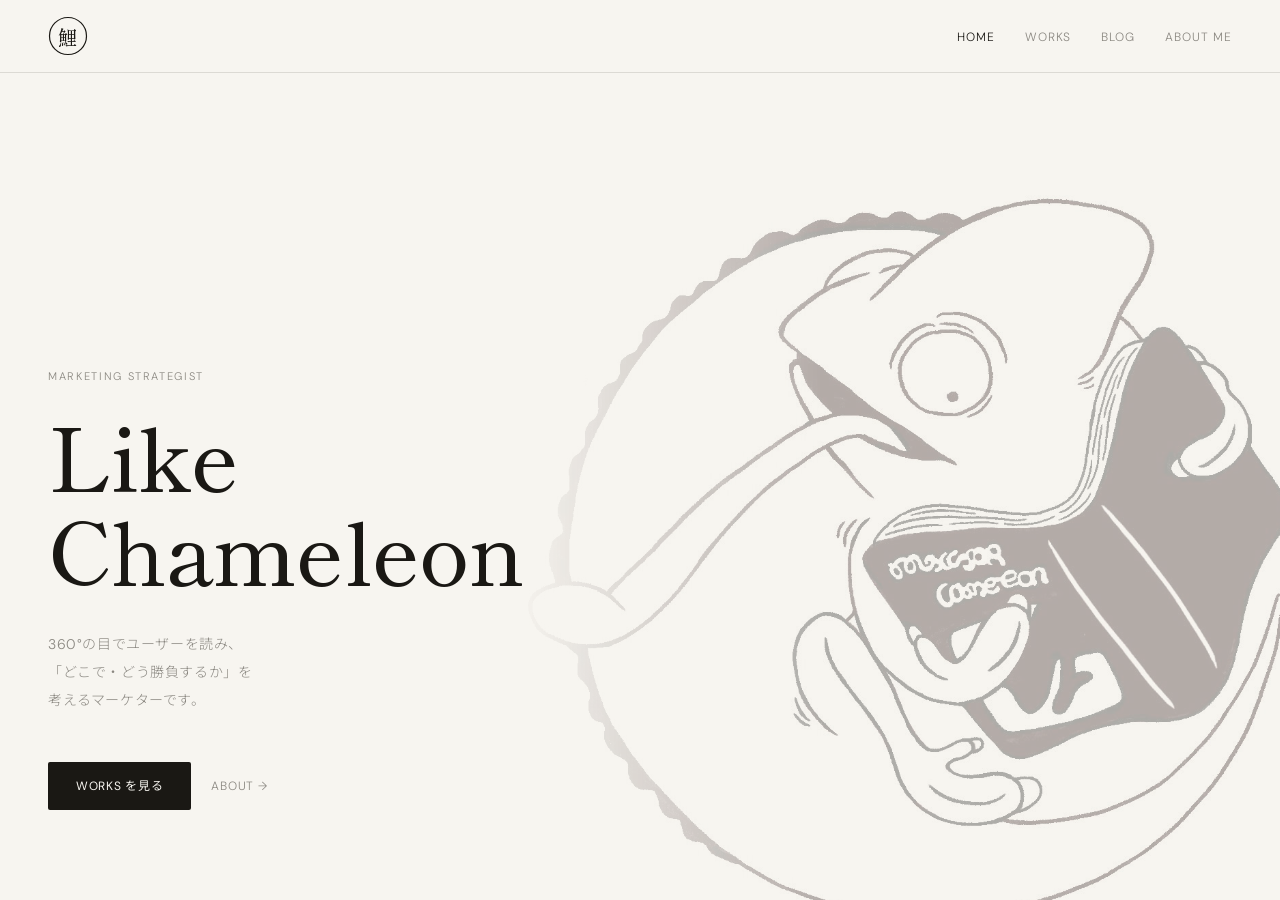
==== index.html @ ecbb8981 "Add files via upload" ====
<!DOCTYPE html>
<html lang="ja">
<head>
<meta charset="UTF-8">
<meta name="viewport" content="width=device-width, initial-scale=1.0">
<meta name="color-scheme" content="light only">
<meta name="supported-color-schemes" content="light">
<title>鯉江 昂 — KO KOIE ｜ Marketing</title>
<meta name="description" content="鯉江 昂のポートフォリオサイトです。ユーザー理解とデータを起点に、「どこで・どう勝負するか」を考えるマーケターです。">
<link rel="canonical" href="https://koieko.com/">
<!-- OGP / Twitter Card -->
<meta property="og:type" content="website">
<meta property="og:site_name" content="鯉江 昂 — KO KOIE">
<meta property="og:title" content="鯉江 昂 — KO KOIE ｜ Marketing">
<meta property="og:description" content="鯉江 昂のポートフォリオサイトです。ユーザー理解とデータを起点に、「どこで・どう勝負するか」を考えるマーケターです。">
<meta property="og:url" content="https://koieko.com/">
<meta property="og:image" content="https://koieko.com/ogp.png">
<meta property="og:image:width" content="1200">
<meta property="og:image:height" content="630">
<meta property="og:image:alt" content="「鯉」の漢字を丸で囲んだロゴマークと、鯉江 昂 — KO KOIE / Marketing の文字">
<meta property="og:locale" content="ja_JP">
<meta name="twitter:card" content="summary_large_image">
<meta name="twitter:title" content="鯉江 昂 — KO KOIE ｜ Marketing">
<meta name="twitter:description" content="鯉江 昂のポートフォリオサイトです。ユーザー理解とデータを起点に、「どこで・どう勝負するか」を考えるマーケターです。">
<meta name="twitter:image" content="https://koieko.com/ogp.png">
<!-- favicon（鯉○モチーフ） -->
<link rel="icon" href="favicon.svg" type="image/svg+xml">
<link rel="icon" href="favicon.png" sizes="any">
<link rel="apple-touch-icon" href="favicon.png">
<link rel="preconnect" href="https://fonts.googleapis.com">
<link rel="preconnect" href="https://fonts.gstatic.com" crossorigin>
<link href="https://fonts.googleapis.com/css2?family=DM+Sans:ital,opsz,wght@0,9..40,300;0,9..40,400;0,9..40,500;1,9..40,300&family=Noto+Sans+JP:wght@300;400;500;700&family=Shippori+Mincho:wght@400;500&display=swap" rel="stylesheet">
<link rel="stylesheet" href="assets/style.css">
<script type="application/ld+json">
{
  "@context": "https://schema.org",
  "@type": "Person",
  "name": "鯉江 昂",
  "alternateName": "KO KOIE",
  "url": "https://koieko.com/",
  "jobTitle": "マーケター",
  "description": "ユーザー理解とデータを起点に、「どこで・どう勝負するか」を考えるマーケター。"
}
</script>
</head>
<body class="loading">

<!-- ローディング：「鯉」を丸で囲む。円が一周描かれてからフェードアウト -->
<div id="loader">
  <div class="ld">
    <svg class="ld-ring" viewBox="0 0 100 100" aria-hidden="true"><circle cx="50" cy="50" r="46"/></svg>
    <span class="ld-kanji">鯉</span>
  </div>
</div>

<nav id="nav">
  <a class="brand" href="index.html" aria-label="Like Chameleon — Home">
    <span class="brand-mark"><svg viewBox="0 0 40 40" aria-hidden="true"><circle cx="20" cy="20" r="18.5" fill="none" stroke="currentColor" stroke-width="1.2"/><text x="20" y="20.5" text-anchor="middle" dominant-baseline="central" font-family="'Shippori Mincho',serif" font-size="19" font-weight="500" fill="currentColor">鯉</text></svg></span>
  </a>
  <ul class="lk">
    <li><a href="index.html" class="cur">Home</a></li>
    <li><a href="work.html">Works</a></li>
    <li><a href="blog.html">Blog</a></li>
    <li><a href="info.html">About me</a></li>
  </ul>
</nav>

<section class="hero">
  <div class="hero-left">
    <p class="hero-label">Marketing Strategist</p>
    <h1 class="hero-name">Like&thinsp;Chameleon</h1>
    <p class="hero-desc">
      360°の目でユーザーを読み、<br>
      「どこで・どう勝負するか」を<br>
      考えるマーケターです。
    </p>
    <div class="hero-actions">
      <a href="work.html" class="btn-primary">Works を見る</a>
      <a href="info.html" class="btn-link">About →</a>
    </div>
  </div>

  <img class="chameleon-bg" src="profile_camereon.jpg" alt="">
</section>

<script src="assets/site.js"></script>
</body>
</html>
---- assets/style.css ----
/* =========================================================
   鯉江 昂 — Portfolio  共通スタイル（全ページ統一）
   紙色(#f7f5f0) / 黒文字(#1a1814) / 細いセピアのアクセント。
   ダークでも常にライト固定。フォントは DM Sans / Shippori Mincho。
   ========================================================= */
:root{
  --paper:#f7f5f0;
  --ink:#1a1814;
  --ink2:#8a8780;
  --line:rgba(26,24,20,0.12);
  --sepia:#6f5a42;
  --reveal-bg:#efe7d7;
  --reveal-ink:#3a3024;
  --display:'Shippori Mincho','Noto Sans JP',serif;
  color-scheme:light;
}
*{margin:0;padding:0;box-sizing:border-box}
html{scroll-behavior:smooth;color-scheme:light;}
body{
  background:var(--paper);
  color:var(--ink);
  font-family:'DM Sans','Noto Sans JP',sans-serif;
  font-weight:300;line-height:2;font-size:15px;letter-spacing:.04em;
  -webkit-font-smoothing:antialiased;
  min-height:100vh;
}
::selection{background:var(--ink);color:var(--paper);}
a{color:inherit;text-decoration:none;}

/* ---- 改行の最適化（日本語の不自然な途中改行を抑える） ---- */
/* 文節単位で折る（対応ブラウザのみ。非対応は無視され崩れない）＋行頭の小書き仮名を避ける */
.hero-name,.hero-desc,.label h2,.lead-note,.work h3,.work .desc,.work .face .aim,
.post h3,.prof p,.tl .tl-body p,.contact .big{
  word-break:auto-phrase;
  line-break:strict;
}
/* 見出しは行長を均等に、本文は泣き別れ（最終行に1語）を防ぐ */
.hero-name,.label h2,.work h3,.post h3,.contact .big{text-wrap:balance;}
.hero-desc,.work .desc,.work .face .aim,.prof p,.tl .tl-body p,.lead-note{text-wrap:pretty;}
.wrap{max-width:1080px;margin:0 auto;padding:0 48px;}
@media(max-width:640px){.wrap{padding:0 24px;}}

/* ---- ローディング（「鯉」を丸で囲む・円を一周描く／装飾ゼロ） ---- */
#loader{position:fixed;inset:0;z-index:200;background:var(--paper);display:flex;align-items:center;justify-content:center;transition:opacity .8s cubic-bezier(.2,.7,.2,1),visibility .8s;}
#loader.done{opacity:0;visibility:hidden;}
#loader .ld{position:relative;width:128px;height:128px;display:flex;align-items:center;justify-content:center;}
.ld-ring{position:absolute;inset:0;width:100%;height:100%;transform:rotate(-90deg);overflow:visible;}
.ld-ring circle{fill:none;stroke:var(--ink);stroke-width:1.3;stroke-linecap:round;stroke-dasharray:289;stroke-dashoffset:289;animation:ldraw .95s .1s cubic-bezier(.65,0,.35,1) forwards;}
@keyframes ldraw{to{stroke-dashoffset:0;}}
.ld-kanji{font-family:var(--display);font-size:2.7rem;font-weight:500;color:var(--ink);opacity:0;transform:scale(.94);animation:ldkanji .8s .45s cubic-bezier(.2,.7,.2,1) forwards;}
@keyframes ldkanji{to{opacity:1;transform:none;}}
body.loading{overflow:hidden;}

/* ---- 共通ヘッダー（鯉○ロゴ＋Home/Work/Blog/About me） ---- */
nav{position:fixed;top:0;left:0;right:0;z-index:100;padding:16px 48px;display:flex;justify-content:space-between;align-items:center;border-bottom:.5px solid var(--line);background:rgba(247,245,240,.85);backdrop-filter:blur(12px);}
.brand{display:inline-flex;align-items:center;color:var(--ink);}
.brand-mark{display:inline-flex;width:40px;height:40px;}
.brand-mark svg{width:100%;height:100%;display:block;}
.lk{display:flex;gap:30px;list-style:none;}
.lk a{font-size:12px;font-weight:300;letter-spacing:.08em;text-transform:uppercase;color:var(--ink2);transition:color .2s;}
.lk a:hover,.lk a.cur{color:var(--ink);}
@media(max-width:640px){nav{padding:13px 22px;}.brand-mark{width:36px;height:36px;}.lk{gap:16px;}.lk a{font-size:11px;letter-spacing:.05em;}}

/* ---- ページ共通の上部余白（固定ナビ分） ---- */
.page-top{padding-top:128px;}

/* ---- ヒーロー（TOP：左テキスト／右に画像を背景的に溶け込ませる） ---- */
.hero{min-height:100vh;position:relative;overflow:hidden;display:flex;align-items:flex-end;}
.hero-left{position:relative;z-index:2;width:56%;max-width:640px;padding:120px 48px 90px;}
.hero-label{font-size:11px;font-weight:300;letter-spacing:.15em;text-transform:uppercase;color:var(--ink2);margin-bottom:20px;opacity:0;animation:fadeUp .8s .2s forwards;}
.hero-name{font-family:var(--display);font-size:clamp(52px,8.5vw,88px);font-weight:500;line-height:1.06;letter-spacing:-.01em;color:var(--ink);margin-bottom:36px;opacity:0;animation:fadeUp .8s .4s forwards;}
.hero-desc{font-size:14px;font-weight:300;line-height:2;color:var(--ink2);margin-bottom:48px;opacity:0;animation:fadeUp .8s .6s forwards;}
.hero-actions{display:flex;gap:20px;align-items:center;opacity:0;animation:fadeUp .8s .8s forwards;}
.btn-primary{font-size:12px;font-weight:400;letter-spacing:.06em;text-transform:uppercase;color:var(--paper);background:var(--ink);border:none;padding:12px 28px;border-radius:2px;cursor:pointer;transition:opacity .2s;}
.btn-primary:hover{opacity:.75;}
.btn-link{font-size:12px;font-weight:300;letter-spacing:.06em;text-transform:uppercase;color:var(--ink2);transition:color .2s;}
.btn-link:hover{color:var(--ink);}
.chameleon-bg{position:absolute;right:-4%;bottom:-6%;width:64%;max-width:none;opacity:.3;mix-blend-mode:multiply;-webkit-mask-image:linear-gradient(to right,transparent 0%,#000 38%);mask-image:linear-gradient(to right,transparent 0%,#000 38%);animation:fadeCham 1.4s .3s both;pointer-events:none;}
@keyframes fadeUp{from{opacity:0;transform:translateY(16px);}to{opacity:1;transform:none;}}
@keyframes fadeCham{from{opacity:0;}to{opacity:.3;}}
/* 中間幅（タブレット〜小型PC）：画像が文字に被らないよう小さく・右へ寄せ、薄く */
@media(max-width:1080px){
  .chameleon-bg{width:52%;right:-2%;opacity:.22;}
  @keyframes fadeCham{from{opacity:0;}to{opacity:.22;}}
}
@media(max-width:760px){
  .hero{align-items:center;}
  .hero-left{width:100%;max-width:none;padding:150px 24px 80px;}
  .hero-name{font-size:clamp(44px,13vw,72px);}
  /* スマホ：背景としてフルに敷き、下方向にフェードして文字の可読性を確保 */
  .chameleon-bg{width:128%;right:-34%;bottom:2%;opacity:.14;-webkit-mask-image:linear-gradient(to bottom,transparent 0%,#000 60%);mask-image:linear-gradient(to bottom,transparent 0%,#000 60%);}
  @keyframes fadeCham{from{opacity:0;}to{opacity:.14;}}
}

/* ---- セクション見出し ---- */
.label{display:flex;align-items:baseline;gap:14px;padding:80px 0 22px;}
.label .idx{font-size:.7rem;letter-spacing:.18em;color:var(--sepia);font-weight:500;}
.label h2{font-family:var(--display);font-size:1.4rem;font-weight:500;letter-spacing:.04em;}

/* ブログ冒頭・Work注記など 小さめのリード文（フォント統一） */
.lead-note{font-size:.9rem;font-weight:400;color:var(--ink2);letter-spacing:.04em;line-height:1.9;margin:4px 0 30px;}
/* Work注記：PCは「クリック」／タッチ端末は「傾けると」を出し分け */
.note-sp{display:none;}
@media (hover:none) and (pointer:coarse){
  .note-pc{display:none;}
  .note-sp{display:inline;}
}

/* ---- フィルター ---- */
.filters{display:flex;flex-wrap:wrap;gap:0;margin-bottom:10px;}
.filters button{font-family:inherit;font-size:.8rem;color:var(--ink2);letter-spacing:.05em;background:none;border:none;cursor:pointer;padding:6px 0;position:relative;transition:color .25s;}
.filters button:not(:last-child){margin-right:26px;}
.filters button::after{content:"";position:absolute;left:0;bottom:0;width:0;height:1px;background:var(--ink);transition:width .3s;}
.filters button:hover,.filters button.active{color:var(--ink);}
.filters button.active::after{width:100%;}

/* ---- 実績カード（二層構造ギミック） ---- */
.work{
  position:relative;border-top:1px solid var(--line);
  padding:44px 0;overflow:hidden;cursor:pointer;
  opacity:0;transform:translateY(30px);transition:opacity .8s cubic-bezier(.2,.7,.2,1),transform .8s cubic-bezier(.2,.7,.2,1);
}
.work.in{opacity:1;transform:none;}
.work.hide{display:none;}
.work-inner{display:grid;grid-template-columns:88px 1fr;gap:36px;align-items:start;position:relative;z-index:2;}
.work .no{font-family:var(--display);font-size:3rem;font-weight:400;line-height:1;letter-spacing:-.02em;transition:opacity .5s;}
.work .no small{display:block;font-family:'DM Sans',sans-serif;font-size:.68rem;font-weight:500;color:var(--ink2);letter-spacing:.1em;margin-top:10px;}
.work h3{font-family:var(--display);font-size:clamp(1.2rem,2.6vw,1.6rem);font-weight:500;line-height:1.45;margin-bottom:10px;}
.work .client{font-size:.84rem;color:var(--ink2);margin-bottom:18px;}
.work .desc{color:#46423c;font-size:.93rem;line-height:1.95;max-width:600px;margin-bottom:16px;}
.work .tags{display:flex;flex-wrap:wrap;}
.work .tags span{font-size:.74rem;color:var(--ink2);}
.work .tags span:not(:last-child)::after{content:"／";margin:0 8px;opacity:.5;}

.work .face{
  position:absolute;inset:0;z-index:1;
  background:var(--reveal-bg);
  display:flex;flex-direction:column;justify-content:center;
  padding:44px 40px 44px 164px;
  opacity:0;transition:opacity .55s cubic-bezier(.2,.7,.2,1);
  pointer-events:none;
}
.work .face .ttl{font-size:.7rem;letter-spacing:.14em;color:var(--sepia);font-weight:500;margin-bottom:14px;}
.work .face .aim{font-size:clamp(.98rem,2vw,1.16rem);font-weight:400;line-height:1.95;color:var(--reveal-ink);max-width:700px;letter-spacing:.01em;}

/* 切り替えは「クロスフェードのみ」。横移動させず、ずれ・見切れを防ぐ */
.work .front{transition:opacity .45s cubic-bezier(.2,.7,.2,1);}
.work.peek .front{opacity:0;}
.work.peek .no{opacity:.12;}
.work.peek .face{opacity:1;}

@media(max-width:640px){
  .work .face{padding:40px 24px;}
  .work-inner{grid-template-columns:1fr;gap:14px;}
  .work .no{font-size:2.2rem;display:flex;align-items:baseline;gap:12px;}
  .work .no small{margin-top:0;}
}

/* ---- ブログ記事カード ---- */
.posts{display:grid;grid-template-columns:1fr 1fr 1fr;gap:22px;}
.post{display:flex;flex-direction:column;border:1px solid var(--line);border-radius:10px;background:#fffdf9;overflow:hidden;transition:border-color .25s,transform .25s,box-shadow .25s;}
.post:hover{border-color:rgba(26,24,20,.25);transform:translateY(-3px);box-shadow:0 8px 24px rgba(40,34,24,.07);}
.post-thumb{aspect-ratio:1280/670;overflow:hidden;background:var(--reveal-bg);}
.post-thumb img{width:100%;height:100%;object-fit:cover;display:block;transition:transform .4s cubic-bezier(.2,.7,.2,1);}
.post:hover .post-thumb img{transform:scale(1.04);}
.post-body{display:flex;flex-direction:column;gap:12px;padding:24px 24px 26px;flex:1;}
.post-tag{font-size:.68rem;letter-spacing:.1em;text-transform:uppercase;color:var(--sepia);font-weight:500;}
.post h3{font-family:var(--display);font-size:1.05rem;font-weight:500;line-height:1.6;flex:1;}
.post-more{font-size:.8rem;color:var(--ink2);letter-spacing:.03em;}
.post:hover .post-more{color:var(--ink);}
@media(max-width:760px){.posts{grid-template-columns:1fr;}}

/* ---- スキル ---- */
.skills-grid{display:grid;grid-template-columns:1fr 1fr;gap:56px;border-top:1px solid var(--line);padding-top:46px;}
.skills-grid h4{font-size:.8rem;font-weight:500;letter-spacing:.1em;color:var(--ink2);margin-bottom:22px;}
.skills-grid ul{list-style:none;}
.skills-grid li{font-size:.98rem;font-weight:300;padding:12px 0;border-bottom:1px solid var(--line);}
@media(max-width:640px){.skills-grid{grid-template-columns:1fr;gap:32px;}}

/* ---- プロフィール＋アバター ---- */
.prof-row{display:flex;gap:48px;align-items:center;border-top:1px solid var(--line);padding-top:46px;}
.prof-row .prof{flex:1;}
.prof p{font-size:clamp(1rem,2vw,1.18rem);font-weight:300;line-height:2.05;max-width:720px;}
.avatar{width:132px;height:132px;flex-shrink:0;border-radius:50%;object-fit:cover;filter:grayscale(100%) contrast(1.02);mix-blend-mode:multiply;opacity:.92;}
@media(max-width:640px){.prof-row{flex-direction:column-reverse;align-items:flex-start;gap:26px;}.avatar{width:96px;height:96px;}}

/* ---- 経歴タイムライン ---- */
.timeline{position:relative;border-left:1px solid var(--line);margin:46px 0 0 6px;padding:6px 0 6px 30px;display:flex;flex-direction:column;gap:42px;}
.tl{position:relative;}
.tl::before{content:"";position:absolute;left:-35px;top:6px;width:9px;height:9px;border-radius:50%;background:var(--sepia);box-shadow:0 0 0 4px var(--paper);}
.tl .tl-yr{font-size:.68rem;letter-spacing:.16em;text-transform:uppercase;color:var(--sepia);font-weight:500;margin-bottom:9px;}
.tl .tl-body h4{font-family:var(--display);font-size:1.12rem;font-weight:500;margin-bottom:7px;letter-spacing:.02em;}
.tl .tl-body p{font-size:.9rem;color:var(--ink2);line-height:1.95;max-width:580px;}

/* ---- コンタクト ---- */
.contact{padding:120px 0 100px;border-top:1px solid var(--line);margin-top:56px;}
.contact .big{font-family:var(--display);font-size:clamp(1.5rem,4vw,2.4rem);font-weight:500;line-height:1.5;margin-bottom:44px;}
.contact .links{display:flex;gap:32px;flex-wrap:wrap;}
.contact .links a{font-size:.92rem;border-bottom:1px solid var(--ink);padding-bottom:4px;transition:opacity .2s,color .2s,border-color .2s;}
.contact .links a:hover{opacity:.5;}
.contact .links a.copy-mail{cursor:pointer;}
.contact .links a.copied{opacity:1;color:var(--sepia);border-color:var(--sepia);}

/* ---- フッター ---- */
footer{padding:36px 48px;border-top:1px solid var(--line);display:flex;justify-content:space-between;font-size:.72rem;color:var(--ink2);letter-spacing:.06em;}
@media(max-width:640px){footer{padding:28px 24px;}}

/* ---- ダークモード環境でも常にライト表示で固定 ---- */
@media (prefers-color-scheme: dark){
  html,body{background:#f7f5f0 !important;color:#1a1814 !important;}
  #loader{background:#f7f5f0 !important;}
  .ld-ring circle{stroke:#1a1814 !important;}
  .ld-kanji{color:#1a1814 !important;}
  nav{background:rgba(247,245,240,.85) !important;border-color:rgba(26,24,20,.12) !important;}
  .brand{color:#1a1814 !important;}
  .lk a{color:#8a8780 !important;}
  .lk a:hover,.lk a.cur{color:#1a1814 !important;}
  .hero-name,.label h2,.work h3,.work .no,.skills-grid li,.prof p,.contact .big,.post h3,.tl .tl-body h4{color:#1a1814 !important;}
  .hero-label,.hero-desc,.btn-link,.work .client,.work .desc,.work .tags span,.skills-grid h4,.post-more,.lead-note,.tl .tl-body p,.label .idx{color:#8a8780 !important;}
  .work .desc{color:#46423c !important;}
  .label .idx,.work .face .ttl,.post-tag,.tl .tl-yr{color:#6f5a42 !important;}
  .btn-primary{background:#1a1814 !important;color:#f7f5f0 !important;}
  .work .face{background:#efe7d7 !important;}
  .work .face .aim{color:#3a3024 !important;}
  .work,.skills-grid,.prof-row,.contact,footer,.post,.timeline{border-color:rgba(26,24,20,.12) !important;}
  .tl::before{box-shadow:0 0 0 4px #f7f5f0 !important;}
  .contact .links a{color:#1a1814 !important;border-color:#1a1814 !important;}
  .contact .links a.copied{color:#6f5a42 !important;border-color:#6f5a42 !important;}
  .avatar{filter:grayscale(100%) contrast(1.02) !important;}
}
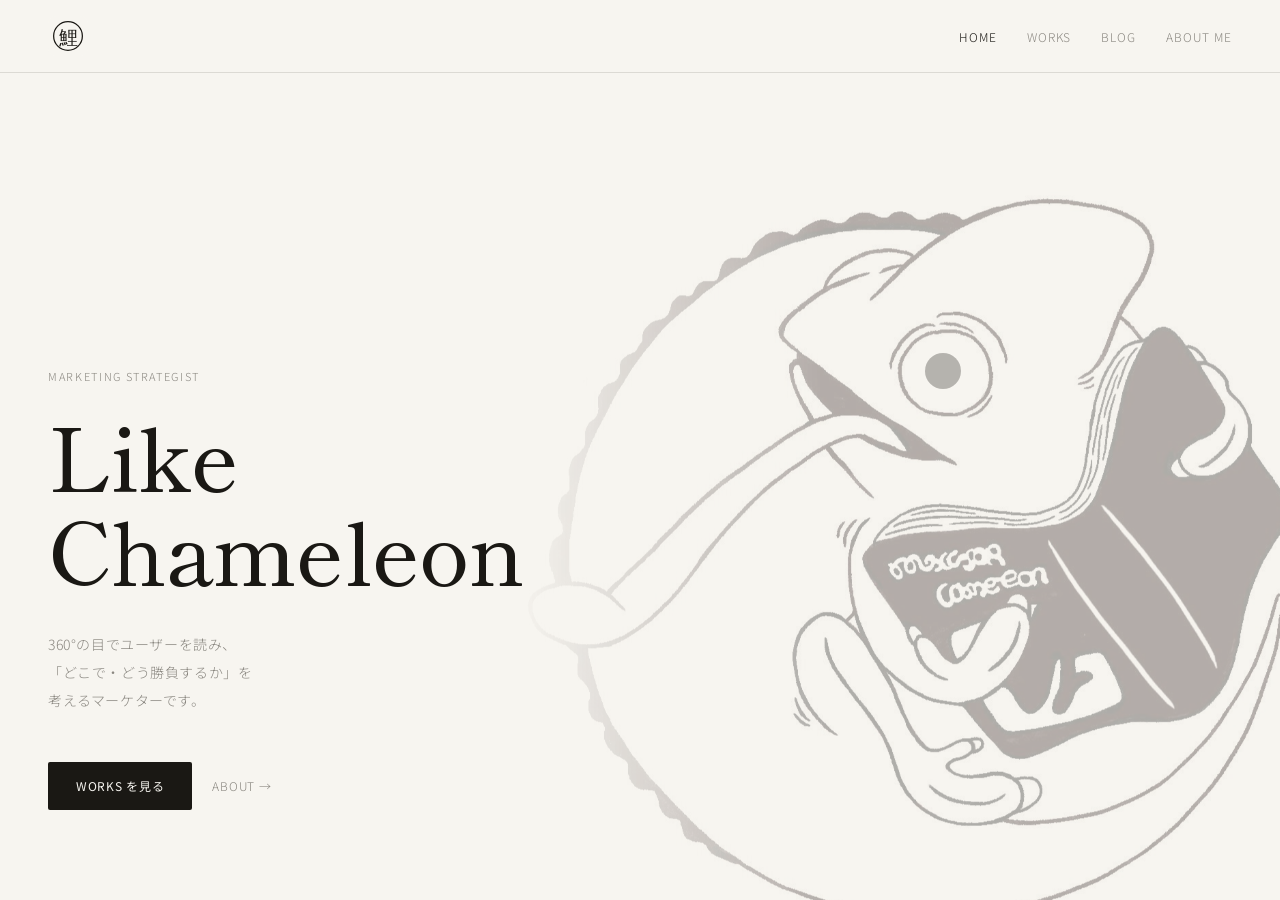
==== commit e9868665: "ローディング演出の更新／カメレオンの目追従・表情切替／フォント統一 - ローディング：鯉○の描画を1.9秒へゆっくり化。描き終えてから案内文＋OK   （iOS未許可時のみ）を表示し、許可取得後にフェ" ====
--- a/index.html
+++ b/index.html
@@ -29,7 +29,7 @@
 <link rel="apple-touch-icon" href="favicon.png">
 <link rel="preconnect" href="https://fonts.googleapis.com">
 <link rel="preconnect" href="https://fonts.gstatic.com" crossorigin>
-<link href="https://fonts.googleapis.com/css2?family=DM+Sans:ital,opsz,wght@0,9..40,300;0,9..40,400;0,9..40,500;1,9..40,300&family=Noto+Sans+JP:wght@300;400;500;700&family=Shippori+Mincho:wght@400;500&display=swap" rel="stylesheet">
+<link href="https://fonts.googleapis.com/css2?family=Noto+Sans+JP:wght@300;400;500;700&family=Noto+Serif+JP:wght@400;500&family=Shippori+Mincho:wght@400;500&display=swap&subset=japanese,latin" rel="stylesheet">
 <link rel="stylesheet" href="assets/style.css">
 <script type="application/ld+json">
 {
@@ -54,11 +54,11 @@
 </div>
 
 <nav id="nav">
-  <a class="brand" href="index.html" aria-label="Like Chameleon — Home">
-    <span class="brand-mark"><svg viewBox="0 0 40 40" aria-hidden="true"><circle cx="20" cy="20" r="18.5" fill="none" stroke="currentColor" stroke-width="1.2"/><text x="20" y="20.5" text-anchor="middle" dominant-baseline="central" font-family="'Shippori Mincho',serif" font-size="19" font-weight="500" fill="currentColor">鯉</text></svg></span>
+  <a class="brand" href="/" aria-label="Like Chameleon — Home">
+    <span class="brand-mark"><img src="favicon.svg" width="40" height="40" alt="" aria-hidden="true" draggable="false"></span>
   </a>
   <ul class="lk">
-    <li><a href="index.html" class="cur">Home</a></li>
+    <li><a href="/" class="cur">Home</a></li>
     <li><a href="work.html">Works</a></li>
     <li><a href="blog.html">Blog</a></li>
     <li><a href="info.html">About me</a></li>
@@ -80,7 +80,10 @@
     </div>
   </div>
 
-  <img class="chameleon-bg" src="profile_camereon.jpg" alt="">
+  <div class="chameleon-bg" aria-hidden="true">
+    <img class="cham-base" src="chameleon_noeyes.jpg" alt="">
+    <span class="cham-pupil"></span>
+  </div>
 </section>
 
 <script src="assets/site.js"></script>
--- a/assets/style.css
+++ b/assets/style.css
@@ -1,7 +1,7 @@
 /* =========================================================
    鯉江 昂 — Portfolio  共通スタイル（全ページ統一）
    紙色(#f7f5f0) / 黒文字(#1a1814) / 細いセピアのアクセント。
-   ダークでも常にライト固定。フォントは DM Sans / Shippori Mincho。
+   ダークでも常にライト固定。フォントは Noto Sans JP / Shippori Mincho。
    ========================================================= */
 :root{
   --paper:#f7f5f0;
@@ -11,7 +11,7 @@
   --sepia:#6f5a42;
   --reveal-bg:#efe7d7;
   --reveal-ink:#3a3024;
-  --display:'Shippori Mincho','Noto Sans JP',serif;
+  --display:'Shippori Mincho','Noto Serif JP',serif;
   color-scheme:light;
 }
 *{margin:0;padding:0;box-sizing:border-box}
@@ -19,7 +19,7 @@
 body{
   background:var(--paper);
   color:var(--ink);
-  font-family:'DM Sans','Noto Sans JP',sans-serif;
+  font-family:'Noto Sans JP',sans-serif;
   font-weight:300;line-height:2;font-size:15px;letter-spacing:.04em;
   -webkit-font-smoothing:antialiased;
   min-height:100vh;
@@ -41,21 +41,28 @@
 @media(max-width:640px){.wrap{padding:0 24px;}}
 
 /* ---- ローディング（「鯉」を丸で囲む・円を一周描く／装飾ゼロ） ---- */
-#loader{position:fixed;inset:0;z-index:200;background:var(--paper);display:flex;align-items:center;justify-content:center;transition:opacity .8s cubic-bezier(.2,.7,.2,1),visibility .8s;}
+#loader{position:fixed;inset:0;z-index:200;background:var(--paper);display:flex;flex-direction:column;align-items:center;justify-content:center;transition:opacity .8s cubic-bezier(.2,.7,.2,1),visibility .8s;}
 #loader.done{opacity:0;visibility:hidden;}
 #loader .ld{position:relative;width:128px;height:128px;display:flex;align-items:center;justify-content:center;}
 .ld-ring{position:absolute;inset:0;width:100%;height:100%;transform:rotate(-90deg);overflow:visible;}
-.ld-ring circle{fill:none;stroke:var(--ink);stroke-width:1.3;stroke-linecap:round;stroke-dasharray:289;stroke-dashoffset:289;animation:ldraw .95s .1s cubic-bezier(.65,0,.35,1) forwards;}
+.ld-ring circle{fill:none;stroke:var(--ink);stroke-width:1.3;stroke-linecap:round;stroke-dasharray:289;stroke-dashoffset:289;animation:ldraw 1.9s .1s cubic-bezier(.45,.05,.3,1) forwards;}
 @keyframes ldraw{to{stroke-dashoffset:0;}}
-.ld-kanji{font-family:var(--display);font-size:2.7rem;font-weight:500;color:var(--ink);opacity:0;transform:scale(.94);animation:ldkanji .8s .45s cubic-bezier(.2,.7,.2,1) forwards;}
+.ld-kanji{font-family:var(--display);font-size:2.7rem;font-weight:500;color:var(--ink);opacity:0;transform:scale(.94);animation:ldkanji .8s 1.2s cubic-bezier(.2,.7,.2,1) forwards;}
 @keyframes ldkanji{to{opacity:1;transform:none;}}
+/* スマホ傾き許可の案内＋OK（iOS未許可のときだけ JS が挿入） */
+.ld-ask{margin-top:36px;max-width:300px;padding:0 24px;text-align:center;opacity:0;transform:translateY(10px);transition:opacity .6s ease,transform .6s cubic-bezier(.2,.7,.2,1);}
+.ld-ask.show{opacity:1;transform:none;}
+.ld-ask-txt{font-size:.82rem;font-weight:300;line-height:1.95;letter-spacing:.04em;color:var(--ink2);margin-bottom:20px;}
+.ld-ask-ok{font-family:inherit;font-size:.78rem;font-weight:400;letter-spacing:.12em;text-transform:uppercase;color:var(--paper);background:var(--ink);border:none;border-radius:2px;padding:12px 44px;cursor:pointer;transition:opacity .2s;}
+.ld-ask-ok:hover{opacity:.8;}
+.ld-ask-ok:disabled{opacity:.45;cursor:default;}
 body.loading{overflow:hidden;}
 
 /* ---- 共通ヘッダー（鯉○ロゴ＋Home/Work/Blog/About me） ---- */
 nav{position:fixed;top:0;left:0;right:0;z-index:100;padding:16px 48px;display:flex;justify-content:space-between;align-items:center;border-bottom:.5px solid var(--line);background:rgba(247,245,240,.85);backdrop-filter:blur(12px);}
 .brand{display:inline-flex;align-items:center;color:var(--ink);}
 .brand-mark{display:inline-flex;width:40px;height:40px;}
-.brand-mark svg{width:100%;height:100%;display:block;}
+.brand-mark svg,.brand-mark img{width:100%;height:100%;display:block;user-select:none;-webkit-user-select:none;-webkit-user-drag:none;pointer-events:none;}
 .lk{display:flex;gap:30px;list-style:none;}
 .lk a{font-size:12px;font-weight:300;letter-spacing:.08em;text-transform:uppercase;color:var(--ink2);transition:color .2s;}
 .lk a:hover,.lk a.cur{color:var(--ink);}
@@ -76,6 +83,9 @@
 .btn-link{font-size:12px;font-weight:300;letter-spacing:.06em;text-transform:uppercase;color:var(--ink2);transition:color .2s;}
 .btn-link:hover{color:var(--ink);}
 .chameleon-bg{position:absolute;right:-4%;bottom:-6%;width:64%;max-width:none;opacity:.3;mix-blend-mode:multiply;-webkit-mask-image:linear-gradient(to right,transparent 0%,#000 38%);mask-image:linear-gradient(to right,transparent 0%,#000 38%);animation:fadeCham 1.4s .3s both;pointer-events:none;}
+/* ヒーロー：目を白く抜いたカメレオン＋瞳（黒丸）を重ね、傾き/マウスに追従させる */
+.chameleon-bg .cham-base{display:block;width:100%;height:auto;}
+.chameleon-bg .cham-pupil{position:absolute;left:52.6%;top:28.8%;width:4.4%;aspect-ratio:1/1;border-radius:50%;background:var(--ink);transform:translate(-50%,-50%);will-change:transform;}
 @keyframes fadeUp{from{opacity:0;transform:translateY(16px);}to{opacity:1;transform:none;}}
 @keyframes fadeCham{from{opacity:0;}to{opacity:.3;}}
 /* 中間幅（タブレット〜小型PC）：画像が文字に被らないよう小さく・右へ寄せ、薄く */
@@ -124,7 +134,7 @@
 .work.hide{display:none;}
 .work-inner{display:grid;grid-template-columns:88px 1fr;gap:36px;align-items:start;position:relative;z-index:2;}
 .work .no{font-family:var(--display);font-size:3rem;font-weight:400;line-height:1;letter-spacing:-.02em;transition:opacity .5s;}
-.work .no small{display:block;font-family:'DM Sans',sans-serif;font-size:.68rem;font-weight:500;color:var(--ink2);letter-spacing:.1em;margin-top:10px;}
+.work .no small{display:block;font-family:'Noto Sans JP',sans-serif;font-size:.68rem;font-weight:500;color:var(--ink2);letter-spacing:.1em;margin-top:10px;}
 .work h3{font-family:var(--display);font-size:clamp(1.2rem,2.6vw,1.6rem);font-weight:500;line-height:1.45;margin-bottom:10px;}
 .work .client{font-size:.84rem;color:var(--ink2);margin-bottom:18px;}
 .work .desc{color:#46423c;font-size:.93rem;line-height:1.95;max-width:600px;margin-bottom:16px;}
@@ -182,6 +192,10 @@
 .prof-row .prof{flex:1;}
 .prof p{font-size:clamp(1rem,2vw,1.18rem);font-weight:300;line-height:2.05;max-width:720px;}
 .avatar{width:132px;height:132px;flex-shrink:0;border-radius:50%;object-fit:cover;filter:grayscale(100%) contrast(1.02);mix-blend-mode:multiply;opacity:.92;}
+/* 傾き/マウスで表情を切り替えるアバター（クロスフェード） */
+.avatar-cham{position:relative;overflow:hidden;}
+.avatar-cham .av-layer{position:absolute;inset:0;width:100%;height:100%;object-fit:cover;opacity:0;transition:opacity .5s ease;}
+.avatar-cham .av-layer.is-on{opacity:1;}
 @media(max-width:640px){.prof-row{flex-direction:column-reverse;align-items:flex-start;gap:26px;}.avatar{width:96px;height:96px;}}
 
 /* ---- 経歴タイムライン ---- */
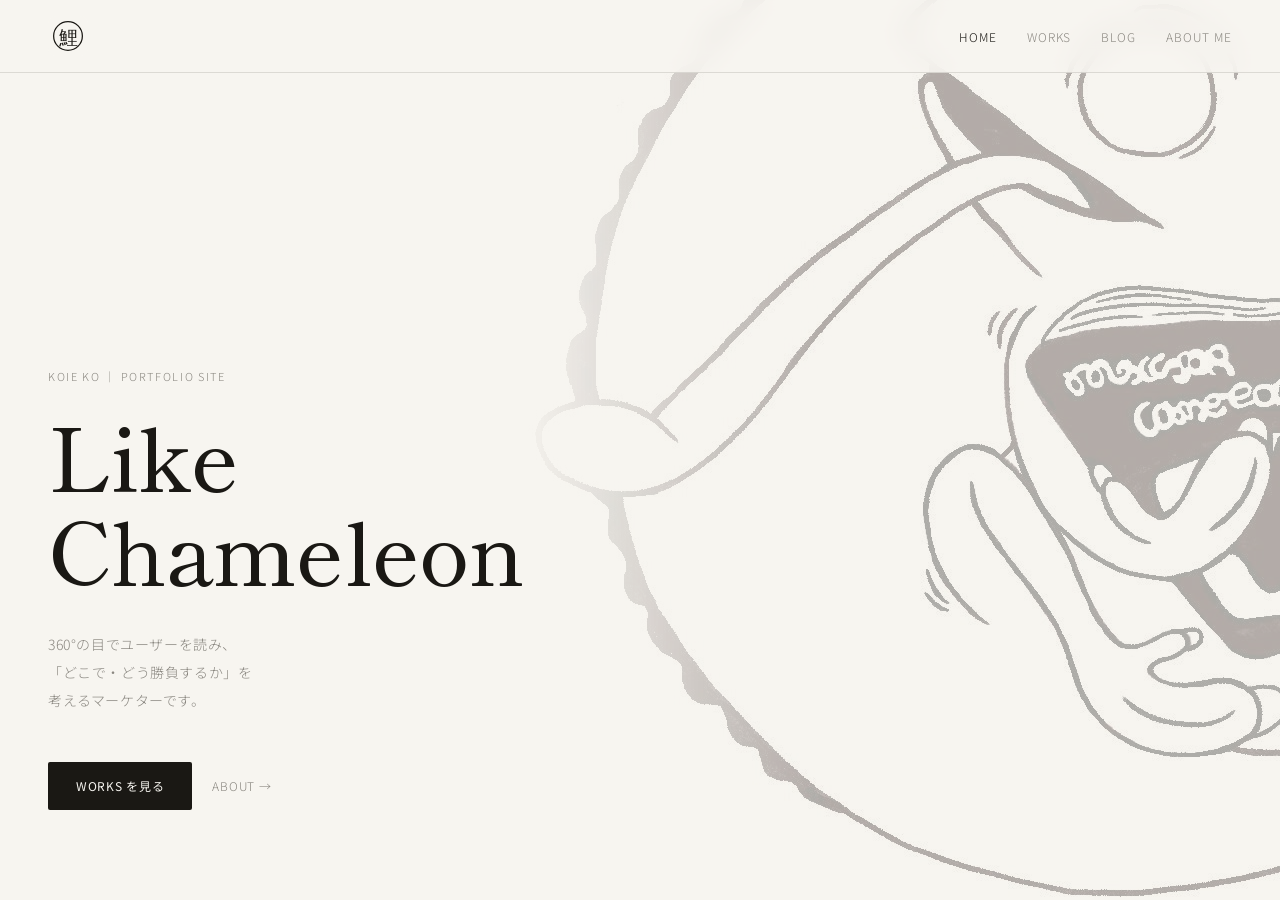
==== commit 77efa42c: "Add files via upload" ====
--- a/index.html
+++ b/index.html
@@ -67,7 +67,7 @@
 
 <section class="hero">
   <div class="hero-left">
-    <p class="hero-label">Marketing Strategist</p>
+    <p class="hero-label">KOIE KO ｜ Portfolio Site</p>
     <h1 class="hero-name">Like&thinsp;Chameleon</h1>
     <p class="hero-desc">
       360°の目でユーザーを読み、<br>
--- a/assets/style.css
+++ b/assets/style.css
@@ -1,7 +1,7 @@
 /* =========================================================
    鯉江 昂 — Portfolio  共通スタイル（全ページ統一）
    紙色(#f7f5f0) / 黒文字(#1a1814) / 細いセピアのアクセント。
-   ダークでも常にライト固定。フォントは Noto Sans JP / Shippori Mincho。
+   ダークでも常にライト固定。フォントは DM Sans / Shippori Mincho。
    ========================================================= */
 :root{
   --paper:#f7f5f0;
@@ -11,7 +11,7 @@
   --sepia:#6f5a42;
   --reveal-bg:#efe7d7;
   --reveal-ink:#3a3024;
-  --display:'Shippori Mincho','Noto Serif JP',serif;
+  --display:'Shippori Mincho','Noto Sans JP',serif;
   color-scheme:light;
 }
 *{margin:0;padding:0;box-sizing:border-box}
@@ -19,7 +19,7 @@
 body{
   background:var(--paper);
   color:var(--ink);
-  font-family:'Noto Sans JP',sans-serif;
+  font-family:'DM Sans','Noto Sans JP',sans-serif;
   font-weight:300;line-height:2;font-size:15px;letter-spacing:.04em;
   -webkit-font-smoothing:antialiased;
   min-height:100vh;
@@ -41,28 +41,21 @@
 @media(max-width:640px){.wrap{padding:0 24px;}}
 
 /* ---- ローディング（「鯉」を丸で囲む・円を一周描く／装飾ゼロ） ---- */
-#loader{position:fixed;inset:0;z-index:200;background:var(--paper);display:flex;flex-direction:column;align-items:center;justify-content:center;transition:opacity .8s cubic-bezier(.2,.7,.2,1),visibility .8s;}
+#loader{position:fixed;inset:0;z-index:200;background:var(--paper);display:flex;align-items:center;justify-content:center;transition:opacity .8s cubic-bezier(.2,.7,.2,1),visibility .8s;}
 #loader.done{opacity:0;visibility:hidden;}
 #loader .ld{position:relative;width:128px;height:128px;display:flex;align-items:center;justify-content:center;}
 .ld-ring{position:absolute;inset:0;width:100%;height:100%;transform:rotate(-90deg);overflow:visible;}
-.ld-ring circle{fill:none;stroke:var(--ink);stroke-width:1.3;stroke-linecap:round;stroke-dasharray:289;stroke-dashoffset:289;animation:ldraw 1.9s .1s cubic-bezier(.45,.05,.3,1) forwards;}
+.ld-ring circle{fill:none;stroke:var(--ink);stroke-width:1.3;stroke-linecap:round;stroke-dasharray:289;stroke-dashoffset:289;animation:ldraw .95s .1s cubic-bezier(.65,0,.35,1) forwards;}
 @keyframes ldraw{to{stroke-dashoffset:0;}}
-.ld-kanji{font-family:var(--display);font-size:2.7rem;font-weight:500;color:var(--ink);opacity:0;transform:scale(.94);animation:ldkanji .8s 1.2s cubic-bezier(.2,.7,.2,1) forwards;}
+.ld-kanji{font-family:var(--display);font-size:2.7rem;font-weight:500;color:var(--ink);opacity:0;transform:scale(.94);animation:ldkanji .8s .45s cubic-bezier(.2,.7,.2,1) forwards;}
 @keyframes ldkanji{to{opacity:1;transform:none;}}
-/* スマホ傾き許可の案内＋OK（iOS未許可のときだけ JS が挿入） */
-.ld-ask{margin-top:36px;max-width:300px;padding:0 24px;text-align:center;opacity:0;transform:translateY(10px);transition:opacity .6s ease,transform .6s cubic-bezier(.2,.7,.2,1);}
-.ld-ask.show{opacity:1;transform:none;}
-.ld-ask-txt{font-size:.82rem;font-weight:300;line-height:1.95;letter-spacing:.04em;color:var(--ink2);margin-bottom:20px;}
-.ld-ask-ok{font-family:inherit;font-size:.78rem;font-weight:400;letter-spacing:.12em;text-transform:uppercase;color:var(--paper);background:var(--ink);border:none;border-radius:2px;padding:12px 44px;cursor:pointer;transition:opacity .2s;}
-.ld-ask-ok:hover{opacity:.8;}
-.ld-ask-ok:disabled{opacity:.45;cursor:default;}
 body.loading{overflow:hidden;}
 
 /* ---- 共通ヘッダー（鯉○ロゴ＋Home/Work/Blog/About me） ---- */
 nav{position:fixed;top:0;left:0;right:0;z-index:100;padding:16px 48px;display:flex;justify-content:space-between;align-items:center;border-bottom:.5px solid var(--line);background:rgba(247,245,240,.85);backdrop-filter:blur(12px);}
 .brand{display:inline-flex;align-items:center;color:var(--ink);}
 .brand-mark{display:inline-flex;width:40px;height:40px;}
-.brand-mark svg,.brand-mark img{width:100%;height:100%;display:block;user-select:none;-webkit-user-select:none;-webkit-user-drag:none;pointer-events:none;}
+.brand-mark svg{width:100%;height:100%;display:block;}
 .lk{display:flex;gap:30px;list-style:none;}
 .lk a{font-size:12px;font-weight:300;letter-spacing:.08em;text-transform:uppercase;color:var(--ink2);transition:color .2s;}
 .lk a:hover,.lk a.cur{color:var(--ink);}
@@ -83,9 +76,6 @@
 .btn-link{font-size:12px;font-weight:300;letter-spacing:.06em;text-transform:uppercase;color:var(--ink2);transition:color .2s;}
 .btn-link:hover{color:var(--ink);}
 .chameleon-bg{position:absolute;right:-4%;bottom:-6%;width:64%;max-width:none;opacity:.3;mix-blend-mode:multiply;-webkit-mask-image:linear-gradient(to right,transparent 0%,#000 38%);mask-image:linear-gradient(to right,transparent 0%,#000 38%);animation:fadeCham 1.4s .3s both;pointer-events:none;}
-/* ヒーロー：目を白く抜いたカメレオン＋瞳（黒丸）を重ね、傾き/マウスに追従させる */
-.chameleon-bg .cham-base{display:block;width:100%;height:auto;}
-.chameleon-bg .cham-pupil{position:absolute;left:52.6%;top:28.8%;width:4.4%;aspect-ratio:1/1;border-radius:50%;background:var(--ink);transform:translate(-50%,-50%);will-change:transform;}
 @keyframes fadeUp{from{opacity:0;transform:translateY(16px);}to{opacity:1;transform:none;}}
 @keyframes fadeCham{from{opacity:0;}to{opacity:.3;}}
 /* 中間幅（タブレット〜小型PC）：画像が文字に被らないよう小さく・右へ寄せ、薄く */
@@ -134,7 +124,7 @@
 .work.hide{display:none;}
 .work-inner{display:grid;grid-template-columns:88px 1fr;gap:36px;align-items:start;position:relative;z-index:2;}
 .work .no{font-family:var(--display);font-size:3rem;font-weight:400;line-height:1;letter-spacing:-.02em;transition:opacity .5s;}
-.work .no small{display:block;font-family:'Noto Sans JP',sans-serif;font-size:.68rem;font-weight:500;color:var(--ink2);letter-spacing:.1em;margin-top:10px;}
+.work .no small{display:block;font-family:'DM Sans',sans-serif;font-size:.68rem;font-weight:500;color:var(--ink2);letter-spacing:.1em;margin-top:10px;}
 .work h3{font-family:var(--display);font-size:clamp(1.2rem,2.6vw,1.6rem);font-weight:500;line-height:1.45;margin-bottom:10px;}
 .work .client{font-size:.84rem;color:var(--ink2);margin-bottom:18px;}
 .work .desc{color:#46423c;font-size:.93rem;line-height:1.95;max-width:600px;margin-bottom:16px;}
@@ -192,10 +182,6 @@
 .prof-row .prof{flex:1;}
 .prof p{font-size:clamp(1rem,2vw,1.18rem);font-weight:300;line-height:2.05;max-width:720px;}
 .avatar{width:132px;height:132px;flex-shrink:0;border-radius:50%;object-fit:cover;filter:grayscale(100%) contrast(1.02);mix-blend-mode:multiply;opacity:.92;}
-/* 傾き/マウスで表情を切り替えるアバター（クロスフェード） */
-.avatar-cham{position:relative;overflow:hidden;}
-.avatar-cham .av-layer{position:absolute;inset:0;width:100%;height:100%;object-fit:cover;opacity:0;transition:opacity .5s ease;}
-.avatar-cham .av-layer.is-on{opacity:1;}
 @media(max-width:640px){.prof-row{flex-direction:column-reverse;align-items:flex-start;gap:26px;}.avatar{width:96px;height:96px;}}
 
 /* ---- 経歴タイムライン ---- */
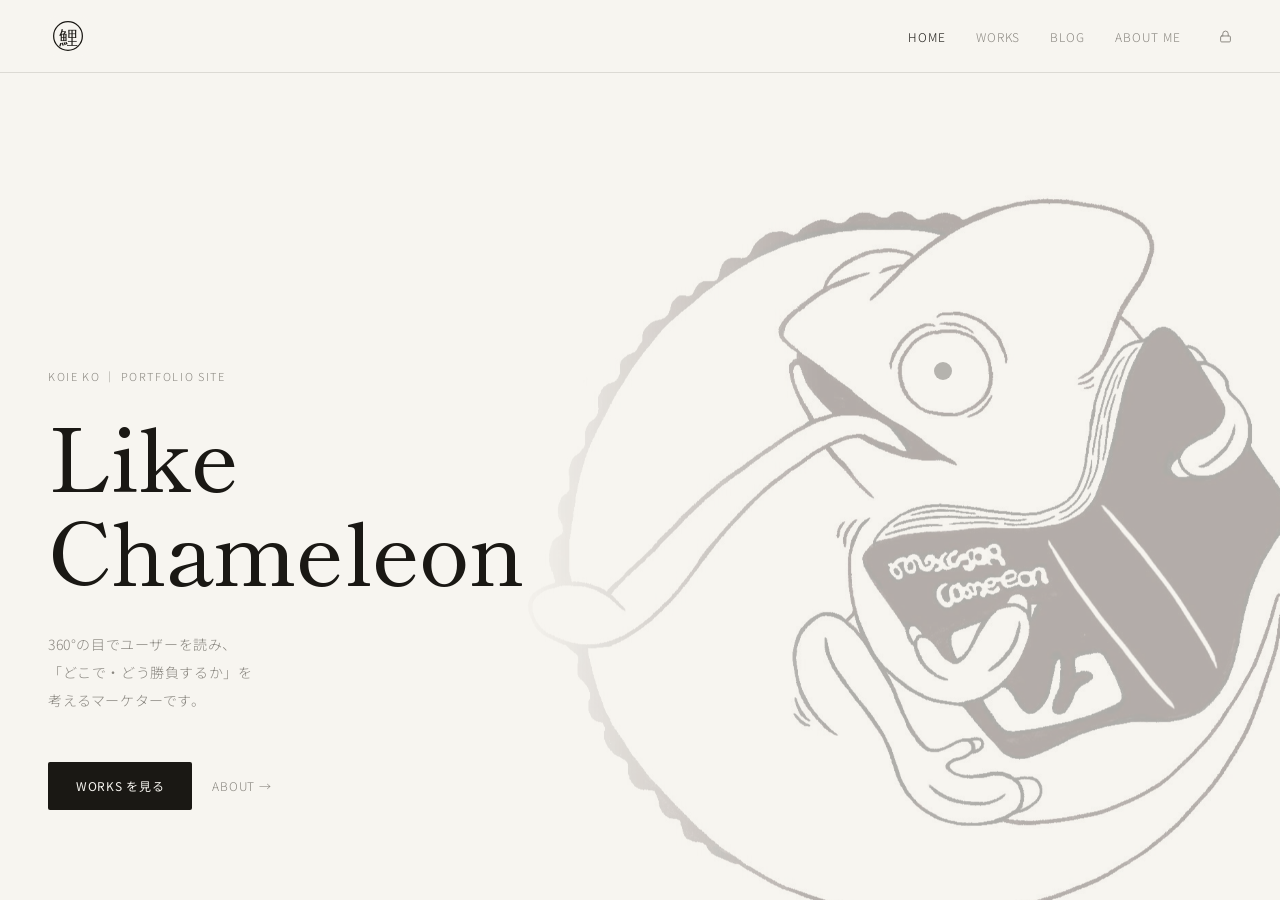
==== commit da3a4253: "Add files via upload" ====
--- a/index.html
+++ b/index.html
@@ -62,6 +62,7 @@
     <li><a href="work.html">Works</a></li>
     <li><a href="blog.html">Blog</a></li>
     <li><a href="info.html">About me</a></li>
+    <li class="lk-lock"><a href="aikotoba.html" aria-label="tools" title="tools"><svg xmlns="http://www.w3.org/2000/svg" width="13" height="13" viewBox="0 0 24 24" fill="none" stroke="currentColor" stroke-width="1.8" stroke-linecap="round" stroke-linejoin="round" aria-hidden="true" style="display:inline-block;vertical-align:-1px"><rect x="3" y="11" width="18" height="11" rx="2"/><path d="M7 11V7a5 5 0 0 1 10 0v4"/></svg></a></li>
   </ul>
 </nav>
 
--- a/assets/style.css
+++ b/assets/style.css
@@ -1,7 +1,7 @@
 /* =========================================================
    鯉江 昂 — Portfolio  共通スタイル（全ページ統一）
    紙色(#f7f5f0) / 黒文字(#1a1814) / 細いセピアのアクセント。
-   ダークでも常にライト固定。フォントは DM Sans / Shippori Mincho。
+   ダークでも常にライト固定。フォントは Noto Sans JP / Shippori Mincho。
    ========================================================= */
 :root{
   --paper:#f7f5f0;
@@ -11,7 +11,7 @@
   --sepia:#6f5a42;
   --reveal-bg:#efe7d7;
   --reveal-ink:#3a3024;
-  --display:'Shippori Mincho','Noto Sans JP',serif;
+  --display:'Shippori Mincho','Noto Serif JP',serif;
   color-scheme:light;
 }
 *{margin:0;padding:0;box-sizing:border-box}
@@ -19,7 +19,7 @@
 body{
   background:var(--paper);
   color:var(--ink);
-  font-family:'DM Sans','Noto Sans JP',sans-serif;
+  font-family:'Noto Sans JP',sans-serif;
   font-weight:300;line-height:2;font-size:15px;letter-spacing:.04em;
   -webkit-font-smoothing:antialiased;
   min-height:100vh;
@@ -41,25 +41,37 @@
 @media(max-width:640px){.wrap{padding:0 24px;}}
 
 /* ---- ローディング（「鯉」を丸で囲む・円を一周描く／装飾ゼロ） ---- */
-#loader{position:fixed;inset:0;z-index:200;background:var(--paper);display:flex;align-items:center;justify-content:center;transition:opacity .8s cubic-bezier(.2,.7,.2,1),visibility .8s;}
+#loader{position:fixed;inset:0;z-index:200;background:var(--paper);display:flex;flex-direction:column;align-items:center;justify-content:center;transition:opacity .8s cubic-bezier(.2,.7,.2,1),visibility .8s;}
 #loader.done{opacity:0;visibility:hidden;}
 #loader .ld{position:relative;width:128px;height:128px;display:flex;align-items:center;justify-content:center;}
 .ld-ring{position:absolute;inset:0;width:100%;height:100%;transform:rotate(-90deg);overflow:visible;}
-.ld-ring circle{fill:none;stroke:var(--ink);stroke-width:1.3;stroke-linecap:round;stroke-dasharray:289;stroke-dashoffset:289;animation:ldraw .95s .1s cubic-bezier(.65,0,.35,1) forwards;}
+.ld-ring circle{fill:none;stroke:var(--ink);stroke-width:1.3;stroke-linecap:round;stroke-dasharray:289;stroke-dashoffset:289;animation:ldraw 1.9s .1s cubic-bezier(.45,.05,.3,1) forwards;}
 @keyframes ldraw{to{stroke-dashoffset:0;}}
-.ld-kanji{font-family:var(--display);font-size:2.7rem;font-weight:500;color:var(--ink);opacity:0;transform:scale(.94);animation:ldkanji .8s .45s cubic-bezier(.2,.7,.2,1) forwards;}
+.ld-kanji{font-family:var(--display);font-size:2.7rem;font-weight:500;color:var(--ink);opacity:0;transform:scale(.94);animation:ldkanji .8s 1.2s cubic-bezier(.2,.7,.2,1) forwards;}
 @keyframes ldkanji{to{opacity:1;transform:none;}}
+/* スマホ傾き許可の案内＋OK（iOS未許可のときだけ JS が挿入） */
+.ld-ask{margin-top:36px;max-width:300px;padding:0 24px;text-align:center;opacity:0;transform:translateY(10px);transition:opacity .6s ease,transform .6s cubic-bezier(.2,.7,.2,1);}
+.ld-ask.show{opacity:1;transform:none;}
+.ld-ask-txt{font-size:.82rem;font-weight:300;line-height:1.95;letter-spacing:.04em;color:var(--ink2);margin-bottom:20px;}
+.ld-ask-ok{font-family:inherit;font-size:.78rem;font-weight:400;letter-spacing:.12em;text-transform:uppercase;color:var(--paper);background:var(--ink);border:none;border-radius:2px;padding:12px 44px;cursor:pointer;transition:opacity .2s;}
+.ld-ask-ok:hover{opacity:.8;}
+.ld-ask-ok:disabled{opacity:.45;cursor:default;}
 body.loading{overflow:hidden;}
 
 /* ---- 共通ヘッダー（鯉○ロゴ＋Home/Work/Blog/About me） ---- */
 nav{position:fixed;top:0;left:0;right:0;z-index:100;padding:16px 48px;display:flex;justify-content:space-between;align-items:center;border-bottom:.5px solid var(--line);background:rgba(247,245,240,.85);backdrop-filter:blur(12px);}
 .brand{display:inline-flex;align-items:center;color:var(--ink);}
 .brand-mark{display:inline-flex;width:40px;height:40px;}
-.brand-mark svg{width:100%;height:100%;display:block;}
+.brand-mark svg,.brand-mark img{width:100%;height:100%;display:block;user-select:none;-webkit-user-select:none;-webkit-user-drag:none;pointer-events:none;}
 .lk{display:flex;gap:30px;list-style:none;}
 .lk a{font-size:12px;font-weight:300;letter-spacing:.08em;text-transform:uppercase;color:var(--ink2);transition:color .2s;}
 .lk a:hover,.lk a.cur{color:var(--ink);}
 @media(max-width:640px){nav{padding:13px 22px;}.brand-mark{width:36px;height:36px;}.lk{gap:16px;}.lk a{font-size:11px;letter-spacing:.05em;}}
+/* 鍵アイコン（tools へのリンク） */
+.lk-lock{margin-left:8px;}
+.lk-lock a{color:var(--ink2);transition:color .2s;}
+.lk-lock a:hover{color:var(--ink);}
+@media(max-width:640px){.lk-lock{margin-left:4px;}}
 
 /* ---- ページ共通の上部余白（固定ナビ分） ---- */
 .page-top{padding-top:128px;}
@@ -76,6 +88,9 @@
 .btn-link{font-size:12px;font-weight:300;letter-spacing:.06em;text-transform:uppercase;color:var(--ink2);transition:color .2s;}
 .btn-link:hover{color:var(--ink);}
 .chameleon-bg{position:absolute;right:-4%;bottom:-6%;width:64%;max-width:none;opacity:.3;mix-blend-mode:multiply;-webkit-mask-image:linear-gradient(to right,transparent 0%,#000 38%);mask-image:linear-gradient(to right,transparent 0%,#000 38%);animation:fadeCham 1.4s .3s both;pointer-events:none;}
+/* ヒーロー：目を白く抜いたカメレオン＋瞳（黒丸）を重ね、傾き/マウスに追従させる */
+.chameleon-bg .cham-base{display:block;width:100%;height:auto;}
+.chameleon-bg .cham-pupil{position:absolute;left:52.6%;top:28.8%;width:2.2%;aspect-ratio:1/1;border-radius:50%;background:var(--ink);transform:translate(-50%,-50%);will-change:transform;}
 @keyframes fadeUp{from{opacity:0;transform:translateY(16px);}to{opacity:1;transform:none;}}
 @keyframes fadeCham{from{opacity:0;}to{opacity:.3;}}
 /* 中間幅（タブレット〜小型PC）：画像が文字に被らないよう小さく・右へ寄せ、薄く */
@@ -124,7 +139,7 @@
 .work.hide{display:none;}
 .work-inner{display:grid;grid-template-columns:88px 1fr;gap:36px;align-items:start;position:relative;z-index:2;}
 .work .no{font-family:var(--display);font-size:3rem;font-weight:400;line-height:1;letter-spacing:-.02em;transition:opacity .5s;}
-.work .no small{display:block;font-family:'DM Sans',sans-serif;font-size:.68rem;font-weight:500;color:var(--ink2);letter-spacing:.1em;margin-top:10px;}
+.work .no small{display:block;font-family:'Noto Sans JP',sans-serif;font-size:.68rem;font-weight:500;color:var(--ink2);letter-spacing:.1em;margin-top:10px;}
 .work h3{font-family:var(--display);font-size:clamp(1.2rem,2.6vw,1.6rem);font-weight:500;line-height:1.45;margin-bottom:10px;}
 .work .client{font-size:.84rem;color:var(--ink2);margin-bottom:18px;}
 .work .desc{color:#46423c;font-size:.93rem;line-height:1.95;max-width:600px;margin-bottom:16px;}
@@ -178,10 +193,14 @@
 @media(max-width:640px){.skills-grid{grid-template-columns:1fr;gap:32px;}}
 
 /* ---- プロフィール＋アバター ---- */
-.prof-row{display:flex;gap:48px;align-items:center;border-top:1px solid var(--line);padding-top:46px;}
-.prof-row .prof{flex:1;}
+.prof-row{display:flex;gap:32px;align-items:center;border-top:1px solid var(--line);padding-top:46px;}
+.prof-row .prof{flex:0 1 auto;}
 .prof p{font-size:clamp(1rem,2vw,1.18rem);font-weight:300;line-height:2.05;max-width:720px;}
 .avatar{width:132px;height:132px;flex-shrink:0;border-radius:50%;object-fit:cover;filter:grayscale(100%) contrast(1.02);mix-blend-mode:multiply;opacity:.92;}
+/* 傾き/マウスで表情を切り替えるアバター（クロスフェード） */
+.avatar-cham{position:relative;overflow:hidden;}
+.avatar-cham .av-layer{position:absolute;inset:0;width:100%;height:100%;object-fit:cover;opacity:0;transition:opacity .5s ease;}
+.avatar-cham .av-layer.is-on{opacity:1;}
 @media(max-width:640px){.prof-row{flex-direction:column-reverse;align-items:flex-start;gap:26px;}.avatar{width:96px;height:96px;}}
 
 /* ---- 経歴タイムライン ---- */
